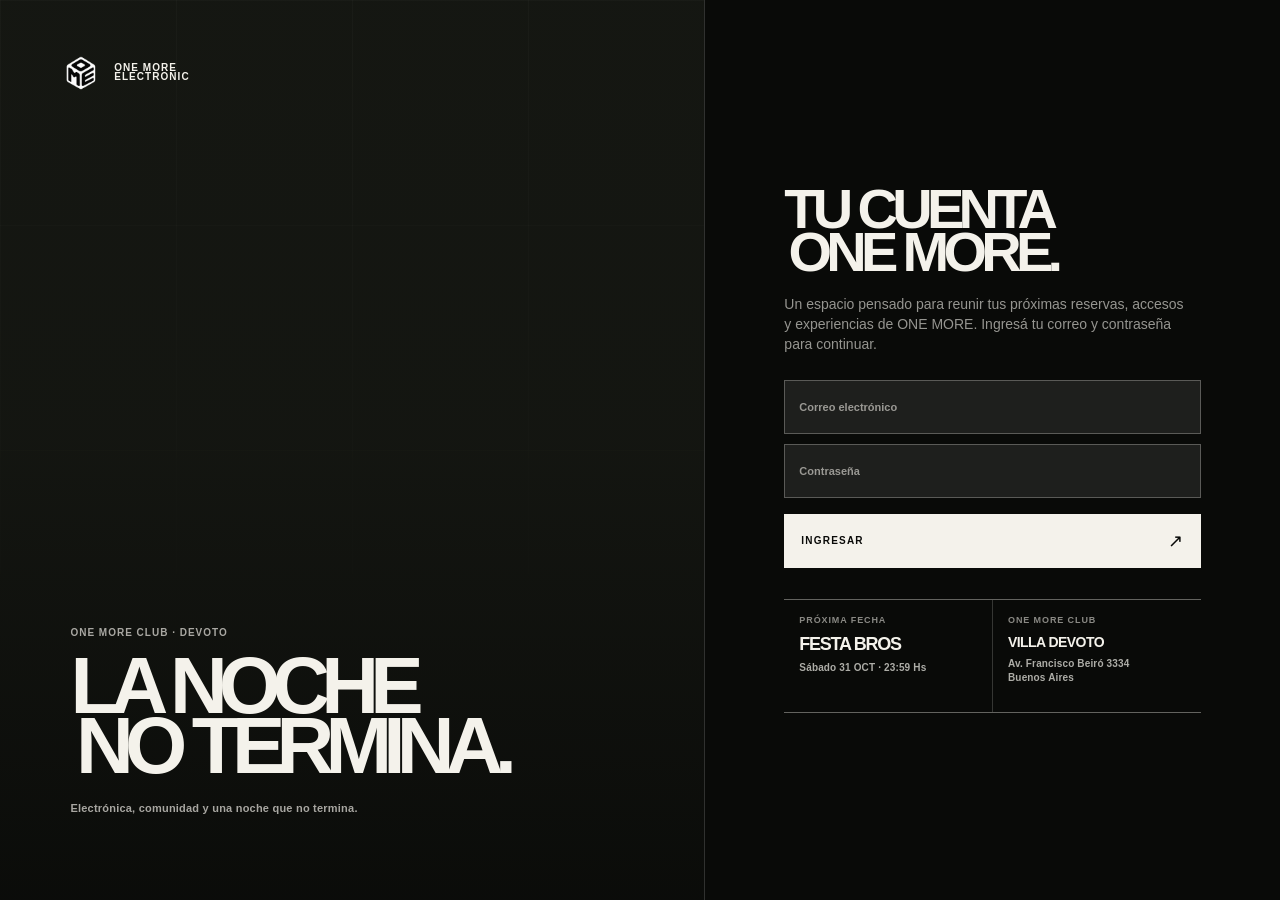
==== login/index.html @ 36ebba3b "Add files via upload" ====
<!doctype html>
<html lang="es-AR">
<head>
  <meta charset="utf-8">
  <meta name="viewport" content="width=device-width, initial-scale=1">
  <meta name="theme-color" content="#090a08">
  <title>Iniciar sesión — ONE MORE ELECTRONIC</title>
  <meta name="description" content="Accedé a tu cuenta ONE MORE.">
  <link rel="icon" href="../assets/favicon.ico?v=3" sizes="any">
  <link rel="apple-touch-icon" href="../assets/apple-touch-icon.png?v=3">
  <style>
    :root {
      --black:#090a08;
      --paper:#f4f2eb;
      --quiet:rgba(244,242,235,.60);
      --line:rgba(244,242,235,.28);
      --field:rgba(244,242,235,.09);
    }
    * { box-sizing:border-box; }
    html, body { width:100%; min-width:320px; min-height:100%; margin:0; }
    body { overflow:hidden; background:var(--black); color:var(--paper); font-family:Arial, Helvetica, sans-serif; }
    .account-screen { position:relative; isolation:isolate; height:100svh; min-height:520px; overflow:hidden; background:var(--black); }
    .video-area { position:absolute; z-index:-2; top:0; right:0; left:0; height:60svh; min-height:312px; overflow:hidden; background:#161813; }
    .video-area::after { position:absolute; inset:0; background:linear-gradient(to bottom,rgba(9,10,8,.04) 25%,rgba(9,10,8,.2) 52%,var(--black) 100%); content:""; }
    .video-area::before { position:absolute; z-index:1; top:0; right:0; bottom:0; left:0; opacity:.19; background-image:linear-gradient(rgba(244,242,235,.15) 1px,transparent 1px),linear-gradient(90deg,rgba(244,242,235,.15) 1px,transparent 1px); background-size:25% 25%; mask-image:linear-gradient(to bottom,black,transparent 78%); content:""; }
    video { display:block; width:100%; height:100%; object-fit:cover; object-position:center 43%; filter:grayscale(.32) brightness(.62) contrast(1.08); }
    .identity { position:absolute; z-index:2; top:clamp(22px,4vw,46px); left:clamp(22px,5.2vw,76px); display:flex; align-items:center; gap:12px; color:var(--paper); font-size:10px; font-weight:700; letter-spacing:.105em; line-height:.96; text-transform:uppercase; }
    .identity img { display:block; width:39px; height:39px; object-fit:contain; }
    .identity-name { display:block; }
    .identity { text-decoration:none; }
    .account-content { position:absolute; right:0; bottom:0; left:0; display:flex; align-items:flex-end; justify-content:center; height:54svh; min-height:286px; padding:0 clamp(22px,5.3vw,74px) clamp(25px,4.6vw,58px); }
    .account-form-wrap { width:min(100%,488px); }
    h1 { margin:0; font-size:clamp(42px,7.3vw,78px); font-weight:900; letter-spacing:-.102em; line-height:.78; text-transform:uppercase; }
    h1 span { display:block; padding-left:.072em; }
    .intro { max-width:344px; margin:17px 0 22px; color:var(--quiet); font-size:13px; line-height:1.42; }
    .credential-fields { display:grid; gap:8px; }
    .field { position:relative; }
    .field label { position:absolute; top:50%; left:15px; z-index:1; color:rgba(244,242,235,.58); font-size:11px; font-weight:700; pointer-events:none; transform:translateY(-50%); transition:top 150ms ease,font-size 150ms ease,background-color 150ms ease,color 150ms ease; }
    .field input { width:100%; height:49px; border:1px solid var(--line); border-radius:0; padding:16px 14px 4px; background:var(--field); color:var(--paper); font-size:13px; outline:none; transition:border-color 150ms ease,background-color 150ms ease,box-shadow 150ms ease; }
    .field input:focus { border-color:var(--paper); background:rgba(244,242,235,.13); box-shadow:0 0 0 3px rgba(244,242,235,.1); }
    .field input:not(:placeholder-shown) + label, .field input:focus + label { top:12px; padding:0 2px; background:var(--black); color:rgba(244,242,235,.72); font-size:8px; letter-spacing:.03em; }
    .field input::placeholder { color:transparent; }
    .form-submit { display:flex; grid-column:1 / -1; align-items:center; justify-content:space-between; min-height:50px; margin-top:4px; border:1px solid var(--paper); border-radius:0; padding:0 15px 0 16px; background:var(--paper); color:var(--black); font-size:10px; font-weight:700; letter-spacing:.12em; line-height:1; text-transform:uppercase; transition:background-color 180ms ease,color 180ms ease; }
    .form-submit b { font-size:18px; font-weight:400; line-height:1; }
    .form-submit:hover, .form-submit:focus-visible { background:transparent; color:var(--paper); outline:2px solid var(--paper); outline-offset:4px; }
    .video-copy, .site-details { display:none; }

    @media (min-width:980px) {
      .account-screen { display:grid; grid-template-columns:minmax(0,1.1fr) minmax(455px,.9fr); min-height:660px; }
      .video-area { position:relative; z-index:0; grid-column:1; grid-row:1; height:100svh; min-height:660px; }
      .video-area::after { background:linear-gradient(0deg,rgba(9,10,8,.86) 0%,rgba(9,10,8,.18) 51%,rgba(9,10,8,.1) 100%); }
      .video-area::before { opacity:.17; }
      .identity { top:clamp(28px,4vw,62px); left:clamp(28px,4.7vw,74px); }
      .identity img { width:42px; height:42px; }
      .video-copy { position:absolute; z-index:2; right:clamp(30px,5.5vw,90px); bottom:clamp(38px,6.5vw,96px); left:clamp(30px,5.5vw,90px); display:block; }
      .video-copy p { margin:0 0 18px; color:rgba(244,242,235,.67); font-size:10px; font-weight:700; letter-spacing:.1em; text-transform:uppercase; }
      .video-copy h2 { max-width:450px; margin:0; color:var(--paper); font-size:clamp(58px,6.25vw,110px); font-weight:900; letter-spacing:-.11em; line-height:.75; text-transform:uppercase; }
      .video-copy h2 span { display:block; padding-left:.07em; }
      .video-copy small { display:block; margin-top:25px; color:rgba(244,242,235,.67); font-size:11px; font-weight:700; letter-spacing:.02em; line-height:1.45; }
      .account-content { position:relative; z-index:1; grid-column:2; grid-row:1; display:flex; align-items:center; justify-content:center; height:100svh; min-height:660px; padding:clamp(38px,6.2vw,92px); border-left:1px solid rgba(244,242,235,.17); background:var(--black); }
      .account-form-wrap { width:min(100%,455px); }
      h1 { font-size:clamp(56px,4.35vw,76px); }
      .intro { max-width:405px; margin:21px 0 25px; font-size:14px; }
      .credential-fields { gap:10px; }
      .field input { height:54px; }
      .form-submit { min-height:54px; margin-top:6px; }
      .site-details { display:grid; grid-template-columns:1fr 1fr; gap:1px; margin:clamp(28px,3.5vh,42px) 0 0; border-top:1px solid rgba(244,242,235,.24); border-bottom:1px solid rgba(244,242,235,.24); background:rgba(244,242,235,.19); }
      .site-detail { min-height:112px; padding:16px 15px; background:var(--black); }
      .site-detail span { display:block; margin:0 0 12px; color:rgba(244,242,235,.55); font-size:9px; font-weight:700; letter-spacing:.1em; line-height:1; text-transform:uppercase; }
      .site-detail strong { display:block; color:var(--paper); font-size:18px; font-weight:900; letter-spacing:-.07em; line-height:.8; text-transform:uppercase; }
      .site-detail p { margin:9px 0 0; color:rgba(244,242,235,.7); font-size:10px; font-weight:700; letter-spacing:.015em; line-height:1.38; }
      .site-detail--venue strong { font-size:14px; letter-spacing:-.04em; }
    }
    @media (max-height:650px) and (max-width:979px) {
      .account-screen { min-height:0; }
      .video-area { min-height:0; }
      .account-content { padding-bottom:18px; }
      .intro { margin:12px 0 15px; }
      .field input { height:45px; }
      .form-submit { min-height:45px; }
    }
    @media (prefers-reduced-motion:reduce) { *,*::before,*::after { animation-duration:.01ms!important; animation-iteration-count:1!important; transition-duration:.01ms!important; } }
  </style>
</head>
<body>
  <main class="account-screen" aria-labelledby="account-title">
    <div class="video-area">
      <video aria-hidden="true" autoplay muted loop playsinline preload="metadata">
        <source src="../assets/one-more-hero.mp4" type="video/mp4">
      </video>
      <div class="video-copy">
        <p>ONE MORE CLUB · DEVOTO</p>
        <h2>La noche<span>no termina.</span></h2>
        <small>Electrónica, comunidad y una noche que no termina.</small>
      </div>
    </div>

    <a class="identity" href="/" aria-label="Volver al inicio de ONE MORE ELECTRONIC"><img src="../assets/one-logo.webp" alt=""><span class="identity-name">ONE MORE<br>ELECTRONIC</span></a>

    <section class="account-content">
      <div class="account-form-wrap">
        <h1 id="account-title">Tu cuenta<span>ONE MORE.</span></h1>
        <p class="intro">Un espacio pensado para reunir tus próximas reservas, accesos y experiencias de ONE MORE. Ingresá tu correo y contraseña para continuar.</p>
        <form id="visual-login-form" class="credential-fields" aria-label="Datos de acceso">
          <div class="field">
            <input id="account-email" name="email" type="email" inputmode="email" autocomplete="email" placeholder="Correo electrónico" aria-label="Correo electrónico" required>
            <label for="account-email">Correo electrónico</label>
          </div>
          <div class="field">
            <input id="account-password" name="password" type="password" autocomplete="current-password" placeholder="Contraseña" aria-label="Contraseña" minlength="1" required>
            <label for="account-password">Contraseña</label>
          </div>
          <button class="form-submit" type="submit"><span>Ingresar</span><b aria-hidden="true">↗</b></button>
        </form>
        <section class="site-details" aria-label="Información de ONE MORE CLUB">
          <div class="site-detail">
            <span>Próxima fecha</span>
            <strong>Festa Bros</strong>
            <p>Sábado 31 OCT · 23:59 Hs</p>
          </div>
          <div class="site-detail site-detail--venue">
            <span>ONE MORE CLUB</span>
            <strong>Villa Devoto</strong>
            <p>Av. Francisco Beiró 3334<br>Buenos Aires</p>
          </div>
        </section>
      </div>
    </section>
  </main>

  <script>
    (() => {
      const VISUAL_ACCESS_KEY = 'one-more-visual-access';
      const form = document.getElementById('visual-login-form');
      form.addEventListener('submit', (event) => {
        event.preventDefault();
        if (!form.checkValidity()) {
          form.reportValidity();
          return;
        }
        // This prototype deliberately stores only a harmless visual state marker.
        // Email and password values are never read, transmitted, or persisted.
        try { window.localStorage.setItem(VISUAL_ACCESS_KEY, 'active'); } catch (_) {}
        window.location.assign('/');
      });
    })();
  </script>
</body>
</html>
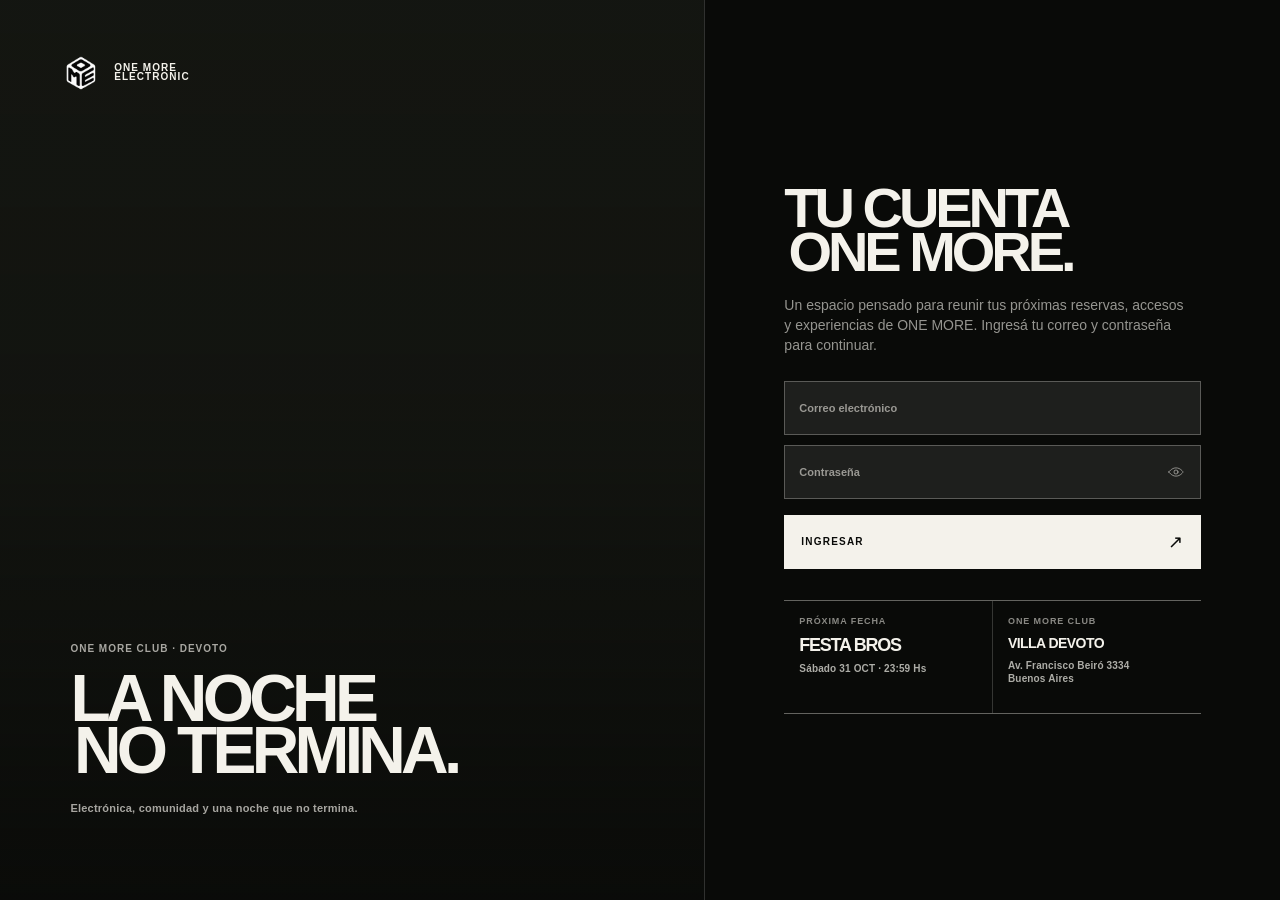
==== commit e5af575f: "Add files via upload" ====
--- a/login/index.html
+++ b/login/index.html
@@ -30,7 +30,7 @@
     .identity { text-decoration:none; }
     .account-content { position:absolute; right:0; bottom:0; left:0; display:flex; align-items:flex-end; justify-content:center; height:54svh; min-height:286px; padding:0 clamp(22px,5.3vw,74px) clamp(25px,4.6vw,58px); }
     .account-form-wrap { width:min(100%,488px); }
-    h1 { margin:0; font-size:clamp(42px,7.3vw,78px); font-weight:900; letter-spacing:-.102em; line-height:.78; text-transform:uppercase; }
+    h1 { margin:0; font-size:clamp(42px,7.3vw,78px); font-weight:900; letter-spacing:-.072em; line-height:.8; text-transform:uppercase; }
     h1 span { display:block; padding-left:.072em; }
     .intro { max-width:344px; margin:17px 0 22px; color:var(--quiet); font-size:13px; line-height:1.42; }
     .credential-fields { display:grid; gap:8px; }
@@ -40,6 +40,13 @@
     .field input:focus { border-color:var(--paper); background:rgba(244,242,235,.13); box-shadow:0 0 0 3px rgba(244,242,235,.1); }
     .field input:not(:placeholder-shown) + label, .field input:focus + label { top:12px; padding:0 2px; background:var(--black); color:rgba(244,242,235,.72); font-size:8px; letter-spacing:.03em; }
     .field input::placeholder { color:transparent; }
+    .field--password input { padding-right:54px; }
+    .password-visibility { position:absolute; z-index:2; top:0; right:0; display:grid; width:50px; height:100%; place-items:center; margin:0; border:0; background:transparent; color:rgba(244,242,235,.68); cursor:pointer; }
+    .password-visibility svg { width:18px; height:18px; fill:none; stroke:currentColor; stroke-linecap:round; stroke-linejoin:round; }
+    .password-visibility .eye-slash { display:none; }
+    .password-visibility.is-visible .eye-slash { display:block; }
+    .password-visibility:hover, .password-visibility:focus-visible { color:var(--paper); outline:0; }
+    .password-visibility:focus-visible svg { outline:2px solid var(--paper); outline-offset:4px; }
     .form-submit { display:flex; grid-column:1 / -1; align-items:center; justify-content:space-between; min-height:50px; margin-top:4px; border:1px solid var(--paper); border-radius:0; padding:0 15px 0 16px; background:var(--paper); color:var(--black); font-size:10px; font-weight:700; letter-spacing:.12em; line-height:1; text-transform:uppercase; transition:background-color 180ms ease,color 180ms ease; }
     .form-submit b { font-size:18px; font-weight:400; line-height:1; }
     .form-submit:hover, .form-submit:focus-visible { background:transparent; color:var(--paper); outline:2px solid var(--paper); outline-offset:4px; }
@@ -47,15 +54,16 @@
 
     @media (min-width:980px) {
       .account-screen { display:grid; grid-template-columns:minmax(0,1.1fr) minmax(455px,.9fr); min-height:660px; }
-      .video-area { position:relative; z-index:0; grid-column:1; grid-row:1; height:100svh; min-height:660px; }
-      .video-area::after { background:linear-gradient(0deg,rgba(9,10,8,.86) 0%,rgba(9,10,8,.18) 51%,rgba(9,10,8,.1) 100%); }
-      .video-area::before { opacity:.17; }
+      .video-area { position:relative; z-index:0; grid-column:1; grid-row:1; height:100svh; min-height:660px; contain:layout paint; }
+      .video-area::after { background:linear-gradient(0deg,rgba(9,10,8,.89) 0%,rgba(9,10,8,.28) 51%,rgba(9,10,8,.15) 100%); }
+      .video-area::before { display:none; }
+      .video-area video { filter:none; transform:translateZ(0); backface-visibility:hidden; }
       .identity { top:clamp(28px,4vw,62px); left:clamp(28px,4.7vw,74px); }
       .identity img { width:42px; height:42px; }
       .video-copy { position:absolute; z-index:2; right:clamp(30px,5.5vw,90px); bottom:clamp(38px,6.5vw,96px); left:clamp(30px,5.5vw,90px); display:block; }
       .video-copy p { margin:0 0 18px; color:rgba(244,242,235,.67); font-size:10px; font-weight:700; letter-spacing:.1em; text-transform:uppercase; }
-      .video-copy h2 { max-width:450px; margin:0; color:var(--paper); font-size:clamp(58px,6.25vw,110px); font-weight:900; letter-spacing:-.11em; line-height:.75; text-transform:uppercase; }
-      .video-copy h2 span { display:block; padding-left:.07em; }
+      .video-copy h2 { max-width:none; margin:0; color:var(--paper); font-size:clamp(54px,5.15vw,88px); font-weight:900; letter-spacing:-.072em; line-height:.79; text-transform:uppercase; white-space:nowrap; }
+      .video-copy h2 span { display:block; padding-left:.055em; white-space:nowrap; }
       .video-copy small { display:block; margin-top:25px; color:rgba(244,242,235,.67); font-size:11px; font-weight:700; letter-spacing:.02em; line-height:1.45; }
       .account-content { position:relative; z-index:1; grid-column:2; grid-row:1; display:flex; align-items:center; justify-content:center; height:100svh; min-height:660px; padding:clamp(38px,6.2vw,92px); border-left:1px solid rgba(244,242,235,.17); background:var(--black); }
       .account-form-wrap { width:min(100%,455px); }
@@ -85,7 +93,7 @@
 <body>
   <main class="account-screen" aria-labelledby="account-title">
     <div class="video-area">
-      <video aria-hidden="true" autoplay muted loop playsinline preload="metadata">
+      <video aria-hidden="true" autoplay muted loop playsinline preload="auto">
         <source src="../assets/one-more-hero.mp4" type="video/mp4">
       </video>
       <div class="video-copy">
@@ -106,9 +114,10 @@
             <input id="account-email" name="email" type="email" inputmode="email" autocomplete="email" placeholder="Correo electrónico" aria-label="Correo electrónico" required>
             <label for="account-email">Correo electrónico</label>
           </div>
-          <div class="field">
+          <div class="field field--password">
             <input id="account-password" name="password" type="password" autocomplete="current-password" placeholder="Contraseña" aria-label="Contraseña" minlength="1" required>
             <label for="account-password">Contraseña</label>
+            <button class="password-visibility" data-password-visibility type="button" aria-label="Mostrar contraseña" aria-controls="account-password" aria-pressed="false"><svg viewBox="0 0 24 24" aria-hidden="true" focusable="false"><path d="M2.5 12s3.4-5.5 9.5-5.5S21.5 12 21.5 12 18.1 17.5 12 17.5 2.5 12 2.5 12Z"/><circle cx="12" cy="12" r="2.7"/><path class="eye-slash" d="m4 4 16 16"/></svg></button>
           </div>
           <button class="form-submit" type="submit"><span>Ingresar</span><b aria-hidden="true">↗</b></button>
         </form>
@@ -132,6 +141,15 @@
     (() => {
       const VISUAL_ACCESS_KEY = 'one-more-visual-access';
       const form = document.getElementById('visual-login-form');
+      const password = document.getElementById('account-password');
+      const passwordVisibility = document.querySelector('[data-password-visibility]');
+      passwordVisibility.addEventListener('click', () => {
+        const revealing = password.type === 'password';
+        password.type = revealing ? 'text' : 'password';
+        passwordVisibility.classList.toggle('is-visible', revealing);
+        passwordVisibility.setAttribute('aria-pressed', String(revealing));
+        passwordVisibility.setAttribute('aria-label', revealing ? 'Ocultar contraseña' : 'Mostrar contraseña');
+      });
       form.addEventListener('submit', (event) => {
         event.preventDefault();
         if (!form.checkValidity()) {
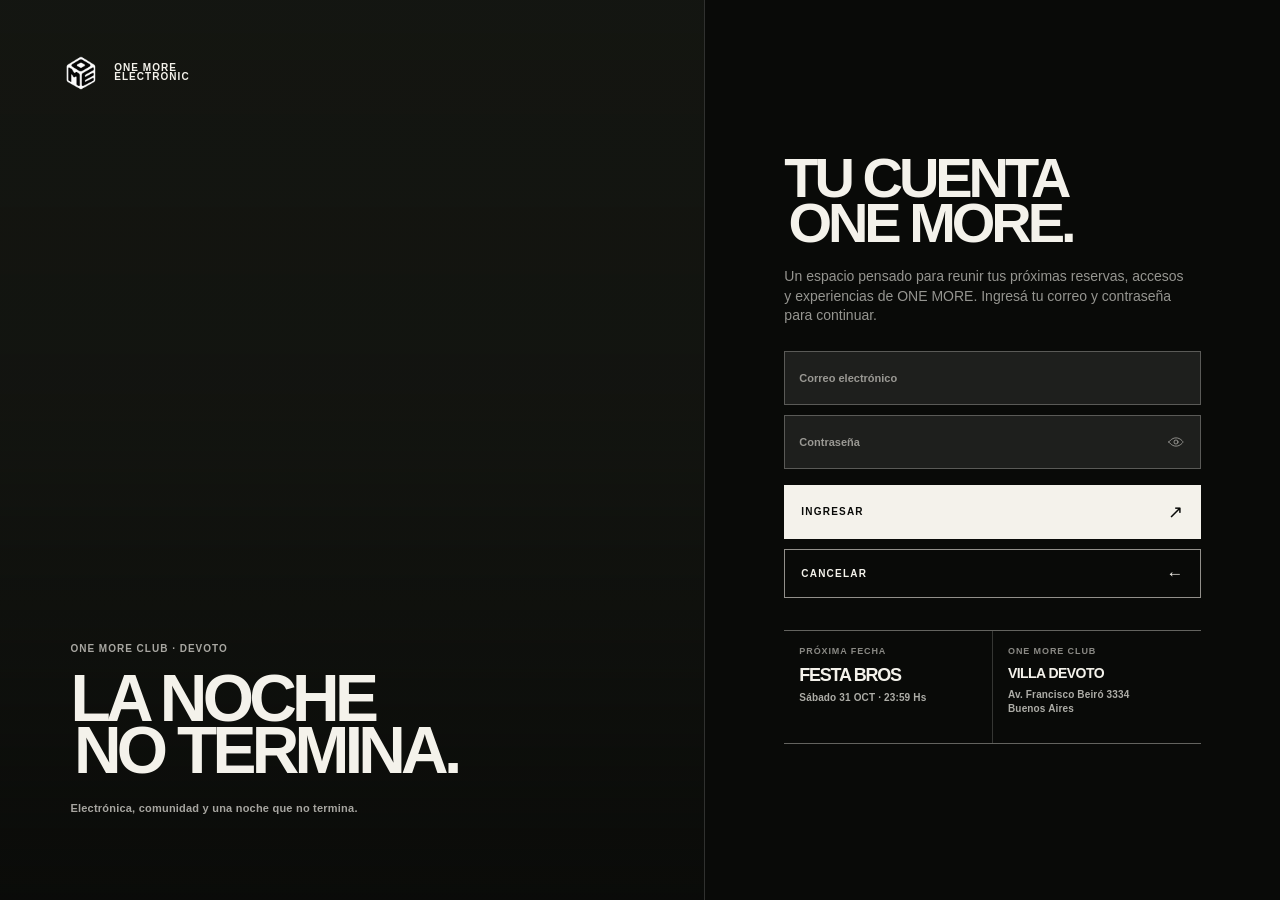
==== commit 9989966a: "Add files via upload" ====
--- a/login/index.html
+++ b/login/index.html
@@ -28,7 +28,7 @@
     .identity img { display:block; width:39px; height:39px; object-fit:contain; }
     .identity-name { display:block; }
     .identity { text-decoration:none; }
-    .account-content { position:absolute; right:0; bottom:0; left:0; display:flex; align-items:flex-end; justify-content:center; height:54svh; min-height:286px; padding:0 clamp(22px,5.3vw,74px) clamp(25px,4.6vw,58px); }
+    .account-content { position:absolute; right:0; bottom:0; left:0; display:flex; align-items:flex-end; justify-content:center; height:60svh; min-height:350px; padding:0 clamp(22px,5.3vw,74px) clamp(25px,4.6vw,58px); }
     .account-form-wrap { width:min(100%,488px); }
     h1 { margin:0; font-size:clamp(42px,7.3vw,78px); font-weight:900; letter-spacing:-.072em; line-height:.8; text-transform:uppercase; }
     h1 span { display:block; padding-left:.072em; }
@@ -50,6 +50,9 @@
     .form-submit { display:flex; grid-column:1 / -1; align-items:center; justify-content:space-between; min-height:50px; margin-top:4px; border:1px solid var(--paper); border-radius:0; padding:0 15px 0 16px; background:var(--paper); color:var(--black); font-size:10px; font-weight:700; letter-spacing:.12em; line-height:1; text-transform:uppercase; transition:background-color 180ms ease,color 180ms ease; }
     .form-submit b { font-size:18px; font-weight:400; line-height:1; }
     .form-submit:hover, .form-submit:focus-visible { background:transparent; color:var(--paper); outline:2px solid var(--paper); outline-offset:4px; }
+    .form-cancel { display:flex; align-items:center; justify-content:space-between; min-height:44px; margin-top:9px; border:1px solid rgba(244,242,235,.58); border-radius:0; padding:0 15px 0 16px; color:var(--paper); font-size:10px; font-weight:700; letter-spacing:.12em; line-height:1; text-decoration:none; text-transform:uppercase; transition:background-color 180ms ease,color 180ms ease,border-color 180ms ease; }
+    .form-cancel b { font-size:17px; font-weight:400; line-height:1; }
+    .form-cancel:hover, .form-cancel:focus-visible { border-color:var(--paper); background:var(--paper); color:var(--black); outline:2px solid var(--paper); outline-offset:4px; }
     .video-copy, .site-details { display:none; }
 
     @media (min-width:980px) {
@@ -72,6 +75,7 @@
       .credential-fields { gap:10px; }
       .field input { height:54px; }
       .form-submit { min-height:54px; margin-top:6px; }
+      .form-cancel { min-height:49px; margin-top:10px; }
       .site-details { display:grid; grid-template-columns:1fr 1fr; gap:1px; margin:clamp(28px,3.5vh,42px) 0 0; border-top:1px solid rgba(244,242,235,.24); border-bottom:1px solid rgba(244,242,235,.24); background:rgba(244,242,235,.19); }
       .site-detail { min-height:112px; padding:16px 15px; background:var(--black); }
       .site-detail span { display:block; margin:0 0 12px; color:rgba(244,242,235,.55); font-size:9px; font-weight:700; letter-spacing:.1em; line-height:1; text-transform:uppercase; }
@@ -86,6 +90,7 @@
       .intro { margin:12px 0 15px; }
       .field input { height:45px; }
       .form-submit { min-height:45px; }
+      .form-cancel { min-height:42px; margin-top:7px; }
     }
     @media (prefers-reduced-motion:reduce) { *,*::before,*::after { animation-duration:.01ms!important; animation-iteration-count:1!important; transition-duration:.01ms!important; } }
   </style>
@@ -121,6 +126,7 @@
           </div>
           <button class="form-submit" type="submit"><span>Ingresar</span><b aria-hidden="true">↗</b></button>
         </form>
+        <a class="form-cancel" href="/" aria-label="Cancelar el ingreso y volver al inicio"><span>Cancelar</span><b aria-hidden="true">←</b></a>
         <section class="site-details" aria-label="Información de ONE MORE CLUB">
           <div class="site-detail">
             <span>Próxima fecha</span>
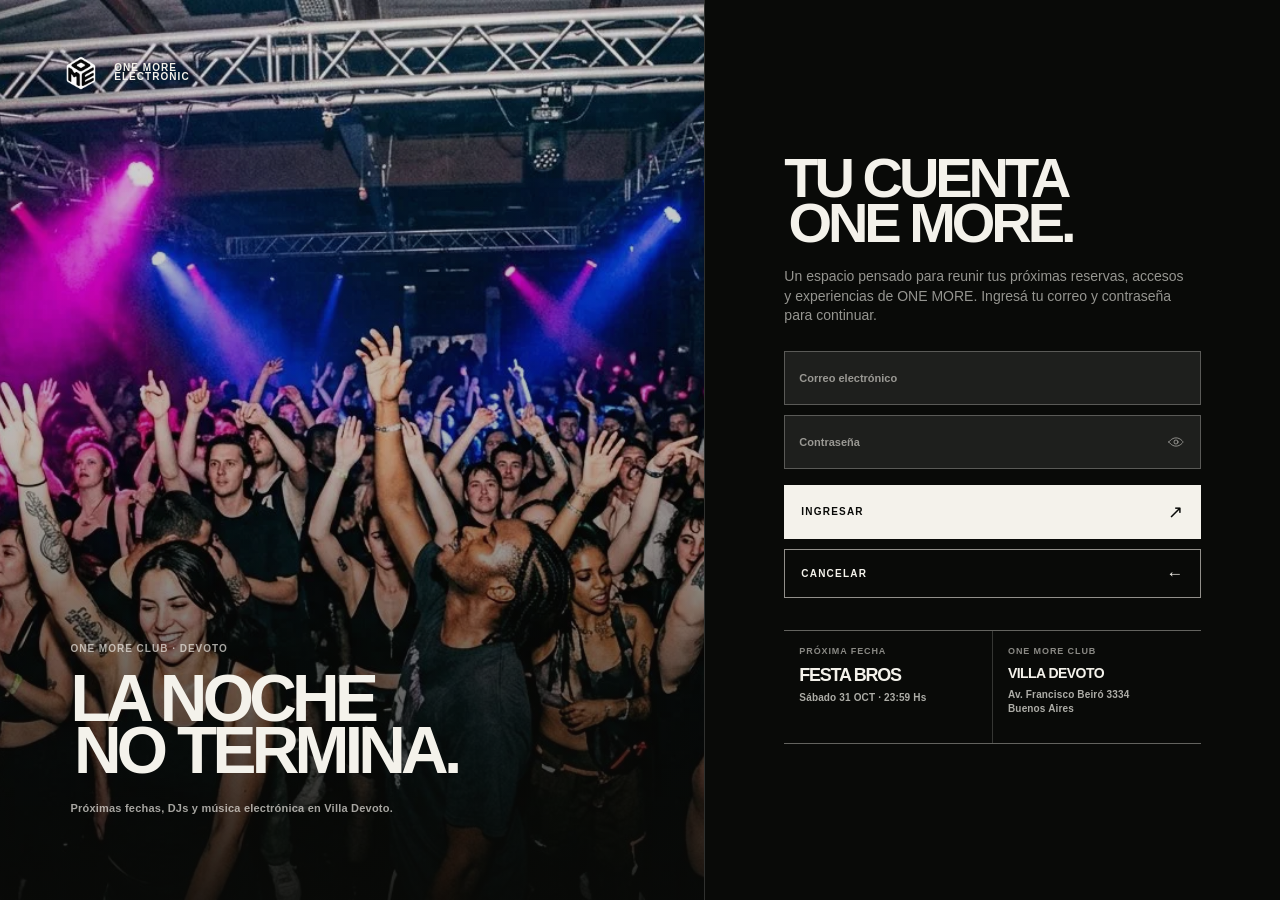
==== commit 1bb0bc30: "Add files via upload" ====
--- a/login/index.html
+++ b/login/index.html
@@ -8,6 +8,7 @@
   <meta name="description" content="Accedé a tu cuenta ONE MORE.">
   <link rel="icon" href="../assets/favicon.ico?v=3" sizes="any">
   <link rel="apple-touch-icon" href="../assets/apple-touch-icon.png?v=3">
+  <link rel="preload" as="image" href="../assets/gallery-dancefloor.webp" fetchpriority="high">
   <style>
     :root {
       --black:#090a08;
@@ -20,10 +21,9 @@
     html, body { width:100%; min-width:320px; min-height:100%; margin:0; }
     body { overflow:hidden; background:var(--black); color:var(--paper); font-family:Arial, Helvetica, sans-serif; }
     .account-screen { position:relative; isolation:isolate; height:100svh; min-height:520px; overflow:hidden; background:var(--black); }
-    .video-area { position:absolute; z-index:-2; top:0; right:0; left:0; height:60svh; min-height:312px; overflow:hidden; background:#161813; }
-    .video-area::after { position:absolute; inset:0; background:linear-gradient(to bottom,rgba(9,10,8,.04) 25%,rgba(9,10,8,.2) 52%,var(--black) 100%); content:""; }
-    .video-area::before { position:absolute; z-index:1; top:0; right:0; bottom:0; left:0; opacity:.19; background-image:linear-gradient(rgba(244,242,235,.15) 1px,transparent 1px),linear-gradient(90deg,rgba(244,242,235,.15) 1px,transparent 1px); background-size:25% 25%; mask-image:linear-gradient(to bottom,black,transparent 78%); content:""; }
-    video { display:block; width:100%; height:100%; object-fit:cover; object-position:center 43%; filter:grayscale(.32) brightness(.62) contrast(1.08); }
+    .visual-area { position:absolute; z-index:-2; top:0; right:0; left:0; height:60svh; min-height:312px; overflow:hidden; background:#161813 url('../assets/gallery-dancefloor.webp') center 43%/cover no-repeat; }
+    .visual-area::after { position:absolute; inset:0; background:linear-gradient(to bottom,rgba(9,10,8,.04) 25%,rgba(9,10,8,.2) 52%,var(--black) 100%); content:""; }
+    .visual-area::before { position:absolute; z-index:1; top:0; right:0; bottom:0; left:0; opacity:.19; background-image:linear-gradient(rgba(244,242,235,.15) 1px,transparent 1px),linear-gradient(90deg,rgba(244,242,235,.15) 1px,transparent 1px); background-size:25% 25%; mask-image:linear-gradient(to bottom,black,transparent 78%); content:""; }
     .identity { position:absolute; z-index:2; top:clamp(22px,4vw,46px); left:clamp(22px,5.2vw,76px); display:flex; align-items:center; gap:12px; color:var(--paper); font-size:10px; font-weight:700; letter-spacing:.105em; line-height:.96; text-transform:uppercase; }
     .identity img { display:block; width:39px; height:39px; object-fit:contain; }
     .identity-name { display:block; }
@@ -53,21 +53,20 @@
     .form-cancel { display:flex; align-items:center; justify-content:space-between; min-height:44px; margin-top:9px; border:1px solid rgba(244,242,235,.58); border-radius:0; padding:0 15px 0 16px; color:var(--paper); font-size:10px; font-weight:700; letter-spacing:.12em; line-height:1; text-decoration:none; text-transform:uppercase; transition:background-color 180ms ease,color 180ms ease,border-color 180ms ease; }
     .form-cancel b { font-size:17px; font-weight:400; line-height:1; }
     .form-cancel:hover, .form-cancel:focus-visible { border-color:var(--paper); background:var(--paper); color:var(--black); outline:2px solid var(--paper); outline-offset:4px; }
-    .video-copy, .site-details { display:none; }
+    .visual-copy, .site-details { display:none; }
 
     @media (min-width:980px) {
       .account-screen { display:grid; grid-template-columns:minmax(0,1.1fr) minmax(455px,.9fr); min-height:660px; }
-      .video-area { position:relative; z-index:0; grid-column:1; grid-row:1; height:100svh; min-height:660px; contain:layout paint; }
-      .video-area::after { background:linear-gradient(0deg,rgba(9,10,8,.89) 0%,rgba(9,10,8,.28) 51%,rgba(9,10,8,.15) 100%); }
-      .video-area::before { display:none; }
-      .video-area video { filter:none; transform:translateZ(0); backface-visibility:hidden; }
+      .visual-area { position:relative; z-index:0; grid-column:1; grid-row:1; height:100svh; min-height:660px; contain:layout paint; }
+      .visual-area::after { background:linear-gradient(0deg,rgba(9,10,8,.89) 0%,rgba(9,10,8,.28) 51%,rgba(9,10,8,.15) 100%); }
+      .visual-area::before { display:none; }
       .identity { top:clamp(28px,4vw,62px); left:clamp(28px,4.7vw,74px); }
       .identity img { width:42px; height:42px; }
-      .video-copy { position:absolute; z-index:2; right:clamp(30px,5.5vw,90px); bottom:clamp(38px,6.5vw,96px); left:clamp(30px,5.5vw,90px); display:block; }
-      .video-copy p { margin:0 0 18px; color:rgba(244,242,235,.67); font-size:10px; font-weight:700; letter-spacing:.1em; text-transform:uppercase; }
-      .video-copy h2 { max-width:none; margin:0; color:var(--paper); font-size:clamp(54px,5.15vw,88px); font-weight:900; letter-spacing:-.072em; line-height:.79; text-transform:uppercase; white-space:nowrap; }
-      .video-copy h2 span { display:block; padding-left:.055em; white-space:nowrap; }
-      .video-copy small { display:block; margin-top:25px; color:rgba(244,242,235,.67); font-size:11px; font-weight:700; letter-spacing:.02em; line-height:1.45; }
+      .visual-copy { position:absolute; z-index:2; right:clamp(30px,5.5vw,90px); bottom:clamp(38px,6.5vw,96px); left:clamp(30px,5.5vw,90px); display:block; }
+      .visual-copy p { margin:0 0 18px; color:rgba(244,242,235,.67); font-size:10px; font-weight:700; letter-spacing:.1em; text-transform:uppercase; }
+      .visual-copy h2 { max-width:none; margin:0; color:var(--paper); font-size:clamp(54px,5.15vw,88px); font-weight:900; letter-spacing:-.072em; line-height:.79; text-transform:uppercase; white-space:nowrap; }
+      .visual-copy h2 span { display:block; padding-left:.055em; white-space:nowrap; }
+      .visual-copy small { display:block; margin-top:25px; color:rgba(244,242,235,.67); font-size:11px; font-weight:700; letter-spacing:.02em; line-height:1.45; }
       .account-content { position:relative; z-index:1; grid-column:2; grid-row:1; display:flex; align-items:center; justify-content:center; height:100svh; min-height:660px; padding:clamp(38px,6.2vw,92px); border-left:1px solid rgba(244,242,235,.17); background:var(--black); }
       .account-form-wrap { width:min(100%,455px); }
       h1 { font-size:clamp(56px,4.35vw,76px); }
@@ -85,7 +84,7 @@
     }
     @media (max-height:650px) and (max-width:979px) {
       .account-screen { min-height:0; }
-      .video-area { min-height:0; }
+      .visual-area { min-height:0; }
       .account-content { padding-bottom:18px; }
       .intro { margin:12px 0 15px; }
       .field input { height:45px; }
@@ -97,14 +96,11 @@
 </head>
 <body>
   <main class="account-screen" aria-labelledby="account-title">
-    <div class="video-area">
-      <video aria-hidden="true" autoplay muted loop playsinline preload="auto">
-        <source src="../assets/one-more-hero.mp4" type="video/mp4">
-      </video>
-      <div class="video-copy">
+    <div class="visual-area">
+      <div class="visual-copy">
         <p>ONE MORE CLUB · DEVOTO</p>
         <h2>La noche<span>no termina.</span></h2>
-        <small>Electrónica, comunidad y una noche que no termina.</small>
+        <small>Próximas fechas, DJs y música electrónica en Villa Devoto.</small>
       </div>
     </div>
 
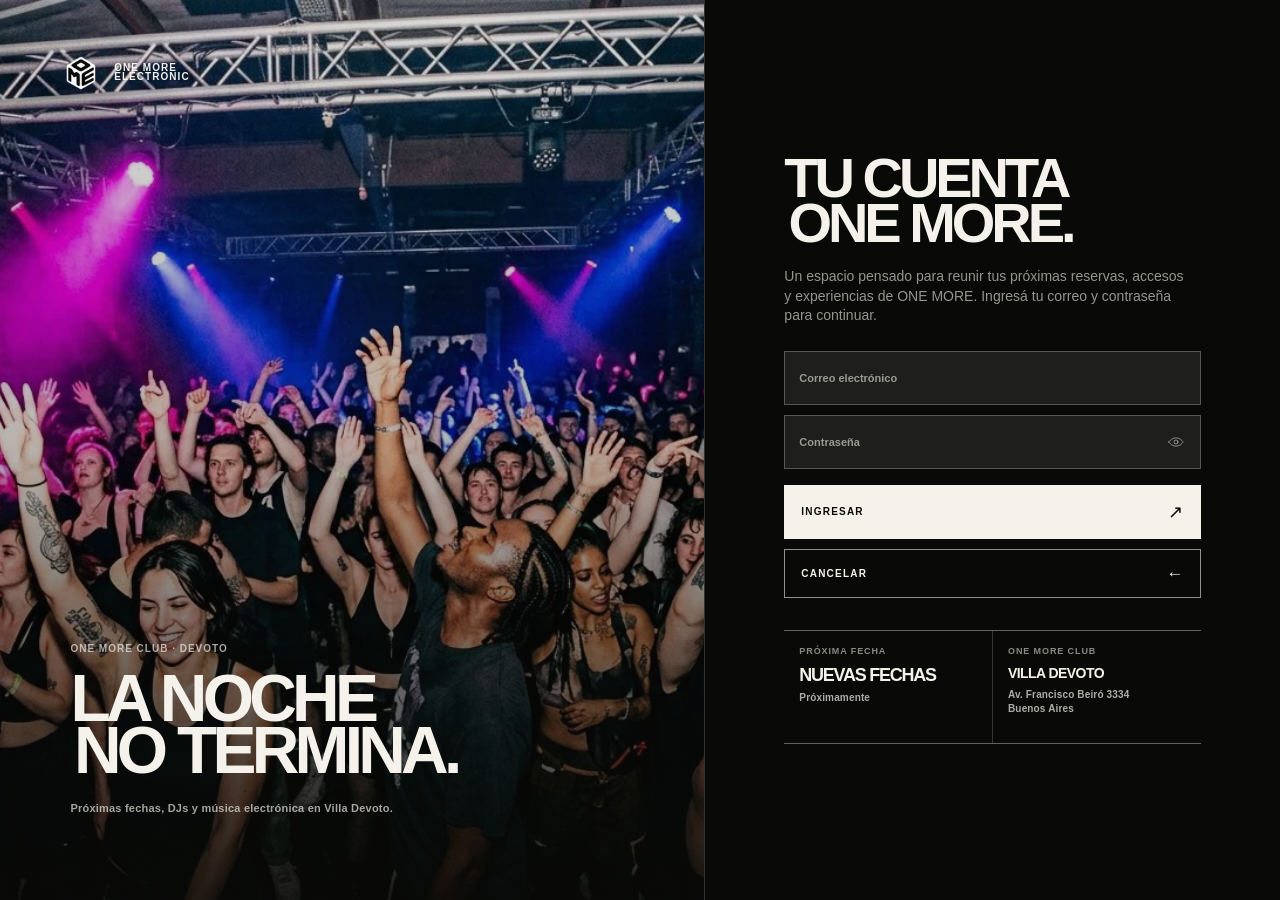
==== commit fa230210: "Add files via upload" ====
--- a/login/index.html
+++ b/login/index.html
@@ -91,6 +91,28 @@
       .form-submit { min-height:45px; }
       .form-cancel { min-height:42px; margin-top:7px; }
     }
+    @keyframes login-visual-arrive {
+      from { opacity:.58; transform:scale(1.035); }
+      to { opacity:1; transform:scale(1); }
+    }
+    @keyframes login-rise-in {
+      from { opacity:0; transform:translate3d(0,16px,0); }
+      to { opacity:1; transform:translate3d(0,0,0); }
+    }
+    @media (prefers-reduced-motion:no-preference) {
+      .visual-area { animation:login-visual-arrive 900ms cubic-bezier(.22,.8,.22,1) both; }
+      .identity { opacity:0; animation:login-rise-in 560ms cubic-bezier(.22,.8,.22,1) 100ms both; }
+      .visual-copy > * { opacity:0; animation:login-rise-in 620ms cubic-bezier(.22,.8,.22,1) both; }
+      .visual-copy > :nth-child(1) { animation-delay:180ms; }
+      .visual-copy > :nth-child(2) { animation-delay:280ms; }
+      .visual-copy > :nth-child(3) { animation-delay:380ms; }
+      .account-form-wrap > * { opacity:0; animation:login-rise-in 560ms cubic-bezier(.22,.8,.22,1) both; }
+      .account-form-wrap > :nth-child(1) { animation-delay:140ms; }
+      .account-form-wrap > :nth-child(2) { animation-delay:220ms; }
+      .account-form-wrap > :nth-child(3) { animation-delay:300ms; }
+      .account-form-wrap > :nth-child(4) { animation-delay:380ms; }
+      .account-form-wrap > :nth-child(5) { animation-delay:460ms; }
+    }
     @media (prefers-reduced-motion:reduce) { *,*::before,*::after { animation-duration:.01ms!important; animation-iteration-count:1!important; transition-duration:.01ms!important; } }
   </style>
 </head>
@@ -126,8 +148,8 @@
         <section class="site-details" aria-label="Información de ONE MORE CLUB">
           <div class="site-detail">
             <span>Próxima fecha</span>
-            <strong>Festa Bros</strong>
-            <p>Sábado 31 OCT · 23:59 Hs</p>
+            <strong data-login-next-event>Nuevas fechas</strong>
+            <p data-login-next-event-date>Próximamente</p>
           </div>
           <div class="site-detail site-detail--venue">
             <span>ONE MORE CLUB</span>
@@ -139,11 +161,29 @@
     </section>
   </main>
 
+  <script src="/events.js"></script>
   <script>
     (() => {
       const VISUAL_ACCESS_KEY = 'one-more-visual-access';
       const form = document.getElementById('visual-login-form');
       const password = document.getElementById('account-password');
+      const nextEventName = document.querySelector('[data-login-next-event]');
+      const nextEventDate = document.querySelector('[data-login-next-event-date]');
+      const syncLoginNextEvent = () => {
+        const nextEvent = (window.ONE_MORE_UPCOMING_EVENTS || [])
+          .filter((event) => Date.parse(event.startsAt) > Date.now())
+          .sort((a, b) => Date.parse(a.startsAt) - Date.parse(b.startsAt))[0];
+        if (!nextEvent) {
+          nextEventName.textContent = 'Nuevas fechas';
+          nextEventDate.textContent = 'Próximamente';
+          return;
+        }
+        nextEventName.textContent = nextEvent.footer.split(' · ')[0];
+        nextEventDate.textContent = nextEvent.countdownLabel;
+      };
+      syncLoginNextEvent();
+      window.setInterval(syncLoginNextEvent, 60000);
+      document.addEventListener('visibilitychange', () => { if (!document.hidden) syncLoginNextEvent(); });
       const passwordVisibility = document.querySelector('[data-password-visibility]');
       passwordVisibility.addEventListener('click', () => {
         const revealing = password.type === 'password';
